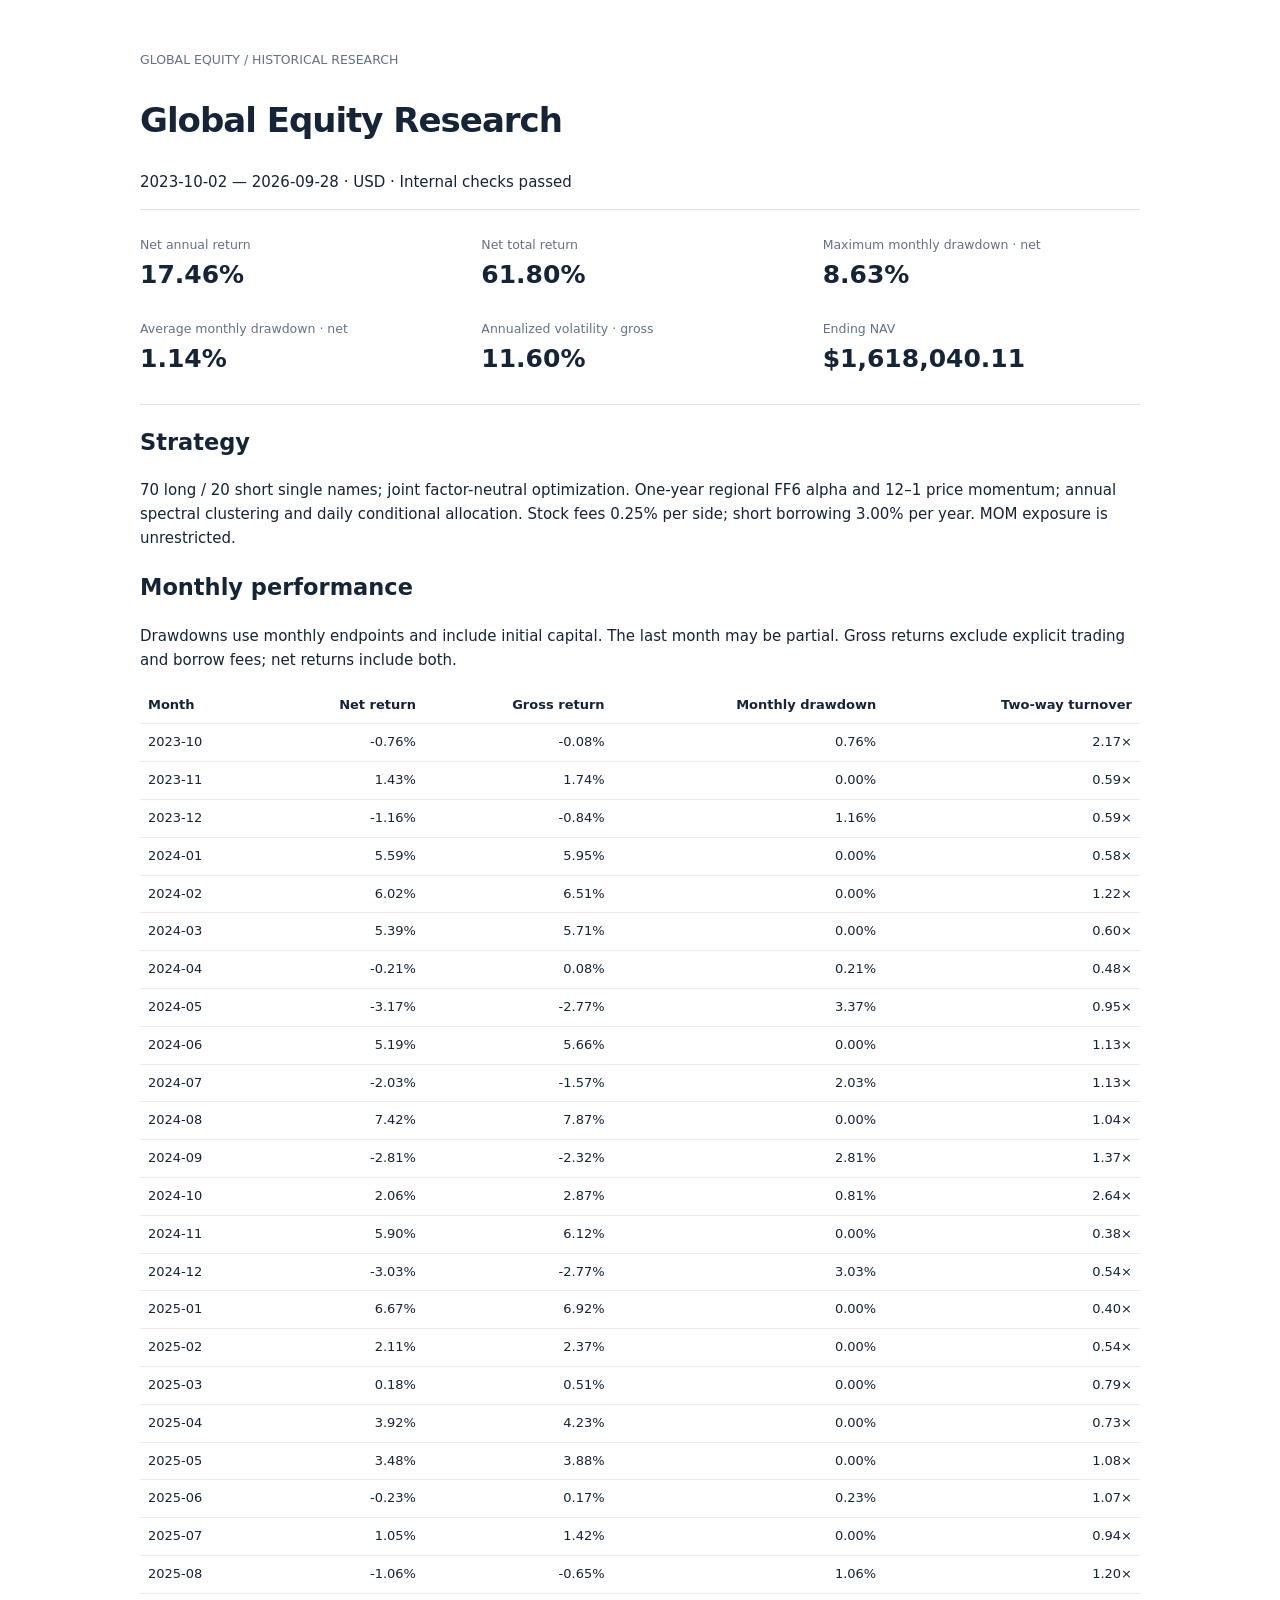
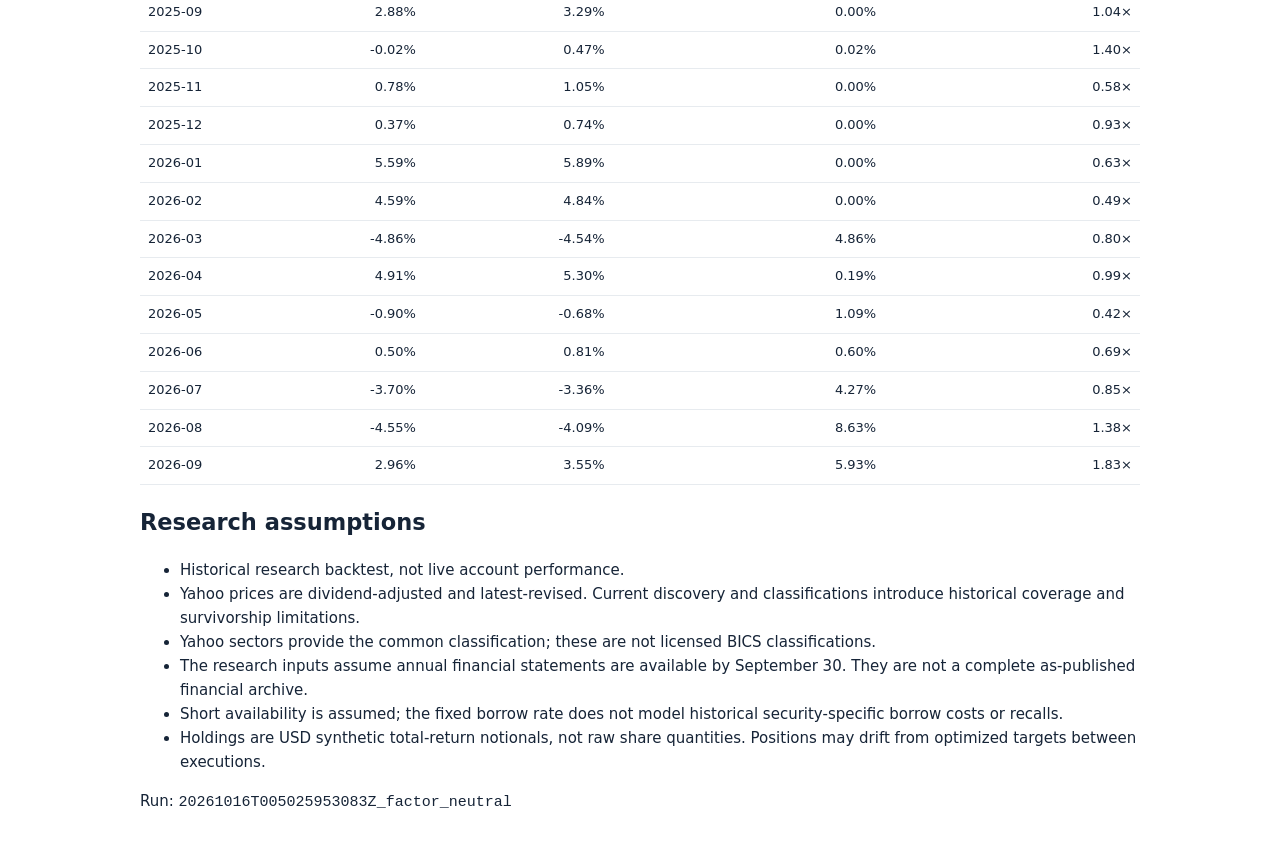
==== files/backtest_report.html @ 55c3841a "Publish audited backtest 20261016T005025953083Z_factor_neutral" ====
<!doctype html><html lang="en"><meta charset="utf-8"><meta name="viewport" content="width=device-width, initial-scale=1">
<title>Global Equity Research · Backtest report</title><style>
body{font:15px/1.6 system-ui,sans-serif;color:#162437;max-width:1000px;margin:50px auto;padding:0 24px}
h1{font-size:34px;letter-spacing:-1px}small{display:block;color:#657184}strong{font-size:25px}
.metrics{display:grid;grid-template-columns:repeat(3,1fr);gap:24px;padding:25px 0;border-block:1px solid #dce3e9}
table{width:100%;border-collapse:collapse;font-size:13px}th,td{padding:8px;text-align:right;border-bottom:1px solid #e7ebef}th:first-child,td:first-child{text-align:left}
code{overflow-wrap:anywhere}@media print{body{margin:10mm;font-size:11px}.metrics{break-inside:avoid}}@media(max-width:600px){.metrics{grid-template-columns:repeat(2,1fr)}}
</style><body><small>GLOBAL EQUITY / HISTORICAL RESEARCH</small><h1>Global Equity Research</h1>
<p>2023-10-02 — 2026-09-28 · USD · Internal checks passed</p>
<div class="metrics"><div><small>Net annual return</small><strong>17.46%</strong></div><div><small>Net total return</small><strong>61.80%</strong></div><div><small>Maximum monthly drawdown · net</small><strong>8.63%</strong></div><div><small>Average monthly drawdown · net</small><strong>1.14%</strong></div><div><small>Annualized volatility · gross</small><strong>11.60%</strong></div><div><small>Ending NAV</small><strong>$1,618,040.11</strong></div></div><h2>Strategy</h2><p>70 long / 20 short single names; joint factor-neutral optimization.
One-year regional FF6 alpha and 12–1 price momentum; annual spectral clustering and daily conditional allocation.
Stock fees 0.25% per side; short borrowing 3.00% per year. MOM exposure is unrestricted.</p>
<h2>Monthly performance</h2><p>Drawdowns use monthly endpoints and include initial capital. The last month may be partial. Gross returns exclude explicit trading and borrow fees; net returns include both.</p>
<table><thead><tr><th>Month</th><th>Net return</th><th>Gross return</th><th>Monthly drawdown</th><th>Two-way turnover</th></tr></thead><tbody><tr><td>2023-10</td><td>-0.76%</td><td>-0.08%</td><td>0.76%</td><td>2.17×</td></tr><tr><td>2023-11</td><td>1.43%</td><td>1.74%</td><td>0.00%</td><td>0.59×</td></tr><tr><td>2023-12</td><td>-1.16%</td><td>-0.84%</td><td>1.16%</td><td>0.59×</td></tr><tr><td>2024-01</td><td>5.59%</td><td>5.95%</td><td>0.00%</td><td>0.58×</td></tr><tr><td>2024-02</td><td>6.02%</td><td>6.51%</td><td>0.00%</td><td>1.22×</td></tr><tr><td>2024-03</td><td>5.39%</td><td>5.71%</td><td>0.00%</td><td>0.60×</td></tr><tr><td>2024-04</td><td>-0.21%</td><td>0.08%</td><td>0.21%</td><td>0.48×</td></tr><tr><td>2024-05</td><td>-3.17%</td><td>-2.77%</td><td>3.37%</td><td>0.95×</td></tr><tr><td>2024-06</td><td>5.19%</td><td>5.66%</td><td>0.00%</td><td>1.13×</td></tr><tr><td>2024-07</td><td>-2.03%</td><td>-1.57%</td><td>2.03%</td><td>1.13×</td></tr><tr><td>2024-08</td><td>7.42%</td><td>7.87%</td><td>0.00%</td><td>1.04×</td></tr><tr><td>2024-09</td><td>-2.81%</td><td>-2.32%</td><td>2.81%</td><td>1.37×</td></tr><tr><td>2024-10</td><td>2.06%</td><td>2.87%</td><td>0.81%</td><td>2.64×</td></tr><tr><td>2024-11</td><td>5.90%</td><td>6.12%</td><td>0.00%</td><td>0.38×</td></tr><tr><td>2024-12</td><td>-3.03%</td><td>-2.77%</td><td>3.03%</td><td>0.54×</td></tr><tr><td>2025-01</td><td>6.67%</td><td>6.92%</td><td>0.00%</td><td>0.40×</td></tr><tr><td>2025-02</td><td>2.11%</td><td>2.37%</td><td>0.00%</td><td>0.54×</td></tr><tr><td>2025-03</td><td>0.18%</td><td>0.51%</td><td>0.00%</td><td>0.79×</td></tr><tr><td>2025-04</td><td>3.92%</td><td>4.23%</td><td>0.00%</td><td>0.73×</td></tr><tr><td>2025-05</td><td>3.48%</td><td>3.88%</td><td>0.00%</td><td>1.08×</td></tr><tr><td>2025-06</td><td>-0.23%</td><td>0.17%</td><td>0.23%</td><td>1.07×</td></tr><tr><td>2025-07</td><td>1.05%</td><td>1.42%</td><td>0.00%</td><td>0.94×</td></tr><tr><td>2025-08</td><td>-1.06%</td><td>-0.65%</td><td>1.06%</td><td>1.20×</td></tr><tr><td>2025-09</td><td>2.88%</td><td>3.29%</td><td>0.00%</td><td>1.04×</td></tr><tr><td>2025-10</td><td>-0.02%</td><td>0.47%</td><td>0.02%</td><td>1.40×</td></tr><tr><td>2025-11</td><td>0.78%</td><td>1.05%</td><td>0.00%</td><td>0.58×</td></tr><tr><td>2025-12</td><td>0.37%</td><td>0.74%</td><td>0.00%</td><td>0.93×</td></tr><tr><td>2026-01</td><td>5.59%</td><td>5.89%</td><td>0.00%</td><td>0.63×</td></tr><tr><td>2026-02</td><td>4.59%</td><td>4.84%</td><td>0.00%</td><td>0.49×</td></tr><tr><td>2026-03</td><td>-4.86%</td><td>-4.54%</td><td>4.86%</td><td>0.80×</td></tr><tr><td>2026-04</td><td>4.91%</td><td>5.30%</td><td>0.19%</td><td>0.99×</td></tr><tr><td>2026-05</td><td>-0.90%</td><td>-0.68%</td><td>1.09%</td><td>0.42×</td></tr><tr><td>2026-06</td><td>0.50%</td><td>0.81%</td><td>0.60%</td><td>0.69×</td></tr><tr><td>2026-07</td><td>-3.70%</td><td>-3.36%</td><td>4.27%</td><td>0.85×</td></tr><tr><td>2026-08</td><td>-4.55%</td><td>-4.09%</td><td>8.63%</td><td>1.38×</td></tr><tr><td>2026-09</td><td>2.96%</td><td>3.55%</td><td>5.93%</td><td>1.83×</td></tr></tbody></table>
<h2>Research assumptions</h2><ul><li>Historical research backtest, not live account performance.</li><li>Yahoo prices are dividend-adjusted and latest-revised. Current discovery and classifications introduce historical coverage and survivorship limitations.</li><li>Yahoo sectors provide the common classification; these are not licensed BICS classifications.</li><li>The research inputs assume annual financial statements are available by September 30. They are not a complete as-published financial archive.</li><li>Short availability is assumed; the fixed borrow rate does not model historical security-specific borrow costs or recalls.</li><li>Holdings are USD synthetic total-return notionals, not raw share quantities. Positions may drift from optimized targets between executions.</li></ul><p>Run: <code>20261016T005025953083Z_factor_neutral</code></p></body></html>
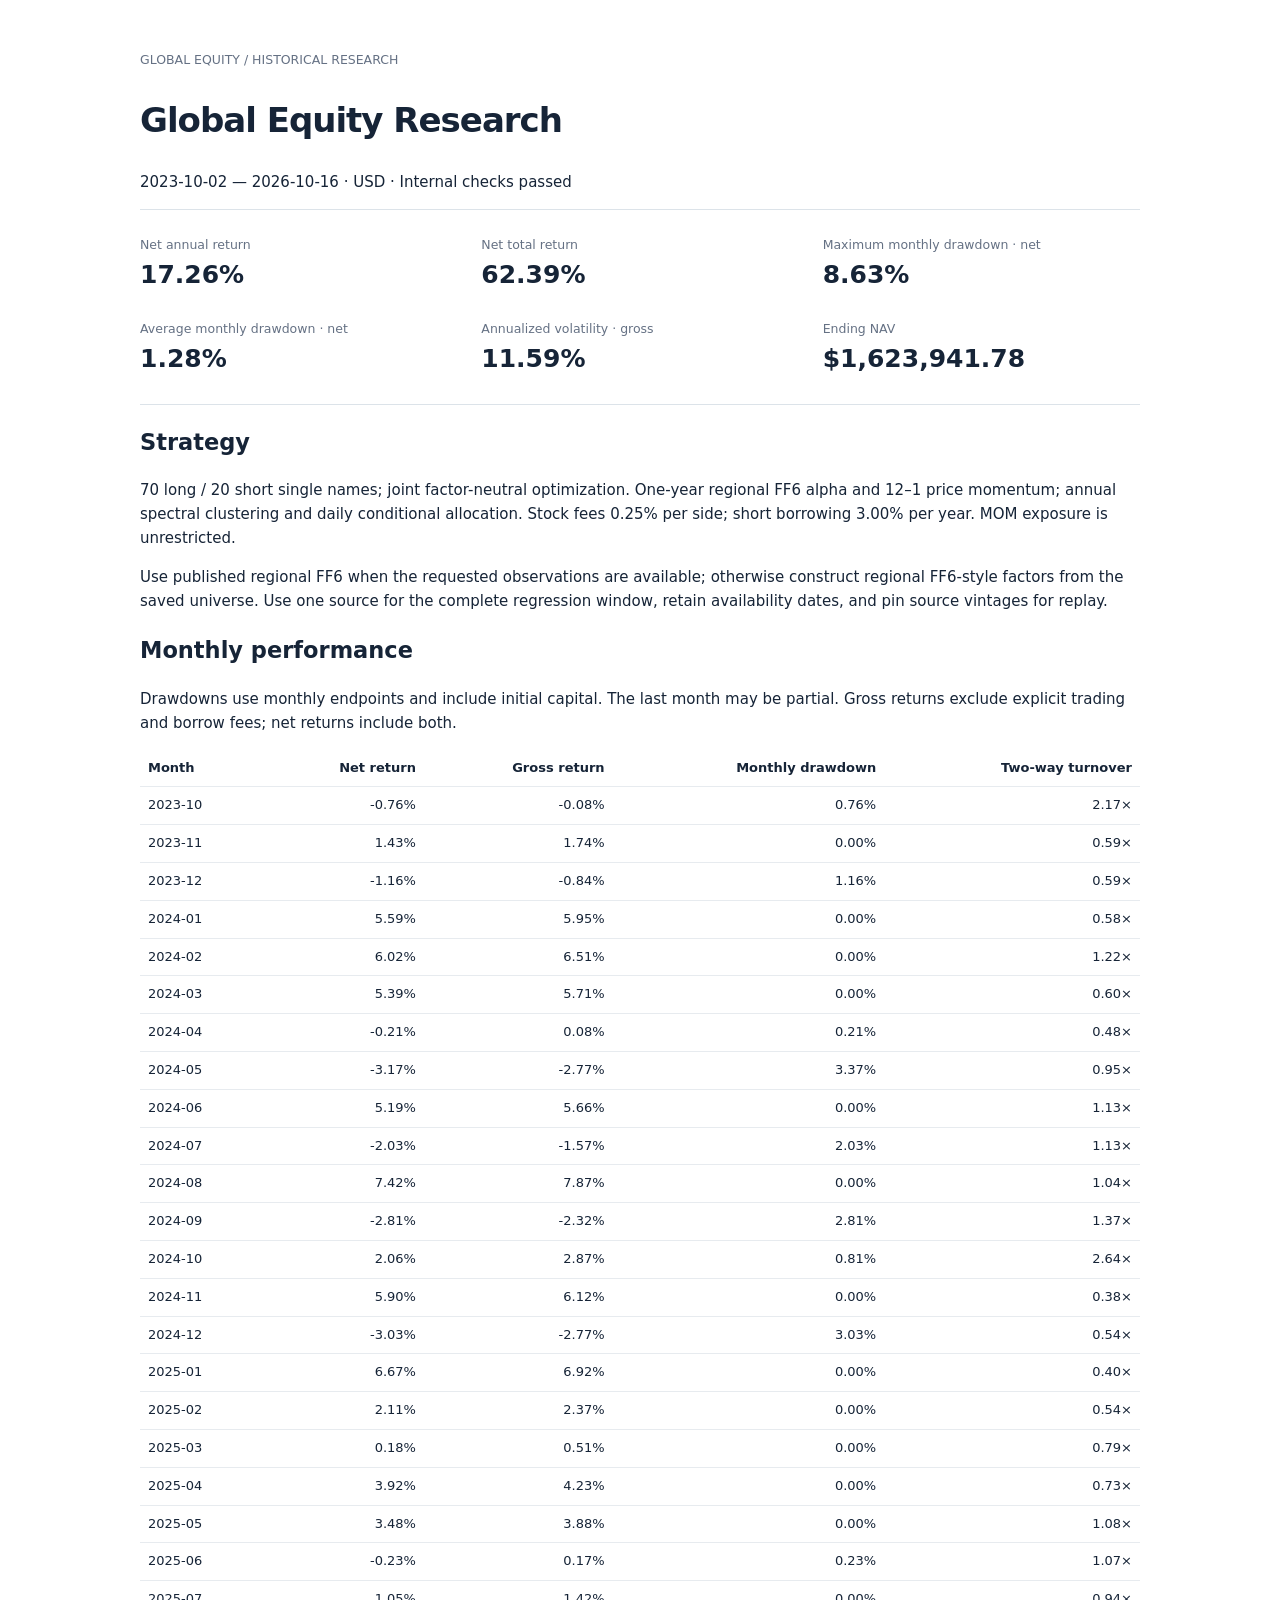
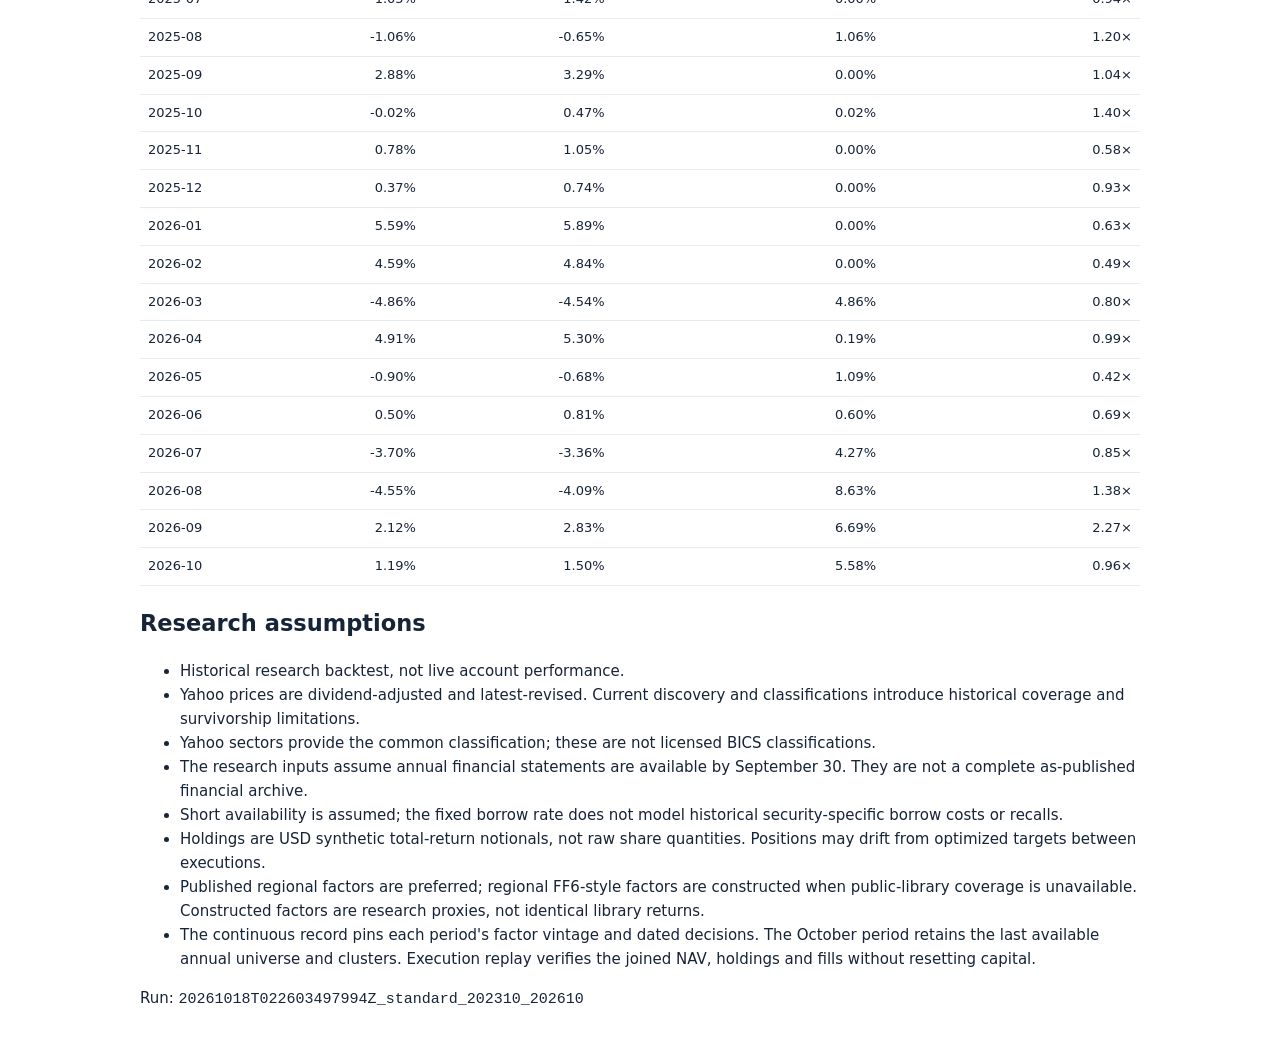
==== commit 58f1259e: "Publish audited backtest 20261018T022603497994Z_standard_202310_202610" ====
--- a/files/backtest_report.html
+++ b/files/backtest_report.html
@@ -6,10 +6,11 @@
 table{width:100%;border-collapse:collapse;font-size:13px}th,td{padding:8px;text-align:right;border-bottom:1px solid #e7ebef}th:first-child,td:first-child{text-align:left}
 code{overflow-wrap:anywhere}@media print{body{margin:10mm;font-size:11px}.metrics{break-inside:avoid}}@media(max-width:600px){.metrics{grid-template-columns:repeat(2,1fr)}}
 </style><body><small>GLOBAL EQUITY / HISTORICAL RESEARCH</small><h1>Global Equity Research</h1>
-<p>2023-10-02 — 2026-09-28 · USD · Internal checks passed</p>
-<div class="metrics"><div><small>Net annual return</small><strong>17.46%</strong></div><div><small>Net total return</small><strong>61.80%</strong></div><div><small>Maximum monthly drawdown · net</small><strong>8.63%</strong></div><div><small>Average monthly drawdown · net</small><strong>1.14%</strong></div><div><small>Annualized volatility · gross</small><strong>11.60%</strong></div><div><small>Ending NAV</small><strong>$1,618,040.11</strong></div></div><h2>Strategy</h2><p>70 long / 20 short single names; joint factor-neutral optimization.
+<p>2023-10-02 — 2026-10-16 · USD · Internal checks passed</p>
+<div class="metrics"><div><small>Net annual return</small><strong>17.26%</strong></div><div><small>Net total return</small><strong>62.39%</strong></div><div><small>Maximum monthly drawdown · net</small><strong>8.63%</strong></div><div><small>Average monthly drawdown · net</small><strong>1.28%</strong></div><div><small>Annualized volatility · gross</small><strong>11.59%</strong></div><div><small>Ending NAV</small><strong>$1,623,941.78</strong></div></div><h2>Strategy</h2><p>70 long / 20 short single names; joint factor-neutral optimization.
 One-year regional FF6 alpha and 12–1 price momentum; annual spectral clustering and daily conditional allocation.
 Stock fees 0.25% per side; short borrowing 3.00% per year. MOM exposure is unrestricted.</p>
+<p>Use published regional FF6 when the requested observations are available; otherwise construct regional FF6-style factors from the saved universe. Use one source for the complete regression window, retain availability dates, and pin source vintages for replay.</p>
 <h2>Monthly performance</h2><p>Drawdowns use monthly endpoints and include initial capital. The last month may be partial. Gross returns exclude explicit trading and borrow fees; net returns include both.</p>
-<table><thead><tr><th>Month</th><th>Net return</th><th>Gross return</th><th>Monthly drawdown</th><th>Two-way turnover</th></tr></thead><tbody><tr><td>2023-10</td><td>-0.76%</td><td>-0.08%</td><td>0.76%</td><td>2.17×</td></tr><tr><td>2023-11</td><td>1.43%</td><td>1.74%</td><td>0.00%</td><td>0.59×</td></tr><tr><td>2023-12</td><td>-1.16%</td><td>-0.84%</td><td>1.16%</td><td>0.59×</td></tr><tr><td>2024-01</td><td>5.59%</td><td>5.95%</td><td>0.00%</td><td>0.58×</td></tr><tr><td>2024-02</td><td>6.02%</td><td>6.51%</td><td>0.00%</td><td>1.22×</td></tr><tr><td>2024-03</td><td>5.39%</td><td>5.71%</td><td>0.00%</td><td>0.60×</td></tr><tr><td>2024-04</td><td>-0.21%</td><td>0.08%</td><td>0.21%</td><td>0.48×</td></tr><tr><td>2024-05</td><td>-3.17%</td><td>-2.77%</td><td>3.37%</td><td>0.95×</td></tr><tr><td>2024-06</td><td>5.19%</td><td>5.66%</td><td>0.00%</td><td>1.13×</td></tr><tr><td>2024-07</td><td>-2.03%</td><td>-1.57%</td><td>2.03%</td><td>1.13×</td></tr><tr><td>2024-08</td><td>7.42%</td><td>7.87%</td><td>0.00%</td><td>1.04×</td></tr><tr><td>2024-09</td><td>-2.81%</td><td>-2.32%</td><td>2.81%</td><td>1.37×</td></tr><tr><td>2024-10</td><td>2.06%</td><td>2.87%</td><td>0.81%</td><td>2.64×</td></tr><tr><td>2024-11</td><td>5.90%</td><td>6.12%</td><td>0.00%</td><td>0.38×</td></tr><tr><td>2024-12</td><td>-3.03%</td><td>-2.77%</td><td>3.03%</td><td>0.54×</td></tr><tr><td>2025-01</td><td>6.67%</td><td>6.92%</td><td>0.00%</td><td>0.40×</td></tr><tr><td>2025-02</td><td>2.11%</td><td>2.37%</td><td>0.00%</td><td>0.54×</td></tr><tr><td>2025-03</td><td>0.18%</td><td>0.51%</td><td>0.00%</td><td>0.79×</td></tr><tr><td>2025-04</td><td>3.92%</td><td>4.23%</td><td>0.00%</td><td>0.73×</td></tr><tr><td>2025-05</td><td>3.48%</td><td>3.88%</td><td>0.00%</td><td>1.08×</td></tr><tr><td>2025-06</td><td>-0.23%</td><td>0.17%</td><td>0.23%</td><td>1.07×</td></tr><tr><td>2025-07</td><td>1.05%</td><td>1.42%</td><td>0.00%</td><td>0.94×</td></tr><tr><td>2025-08</td><td>-1.06%</td><td>-0.65%</td><td>1.06%</td><td>1.20×</td></tr><tr><td>2025-09</td><td>2.88%</td><td>3.29%</td><td>0.00%</td><td>1.04×</td></tr><tr><td>2025-10</td><td>-0.02%</td><td>0.47%</td><td>0.02%</td><td>1.40×</td></tr><tr><td>2025-11</td><td>0.78%</td><td>1.05%</td><td>0.00%</td><td>0.58×</td></tr><tr><td>2025-12</td><td>0.37%</td><td>0.74%</td><td>0.00%</td><td>0.93×</td></tr><tr><td>2026-01</td><td>5.59%</td><td>5.89%</td><td>0.00%</td><td>0.63×</td></tr><tr><td>2026-02</td><td>4.59%</td><td>4.84%</td><td>0.00%</td><td>0.49×</td></tr><tr><td>2026-03</td><td>-4.86%</td><td>-4.54%</td><td>4.86%</td><td>0.80×</td></tr><tr><td>2026-04</td><td>4.91%</td><td>5.30%</td><td>0.19%</td><td>0.99×</td></tr><tr><td>2026-05</td><td>-0.90%</td><td>-0.68%</td><td>1.09%</td><td>0.42×</td></tr><tr><td>2026-06</td><td>0.50%</td><td>0.81%</td><td>0.60%</td><td>0.69×</td></tr><tr><td>2026-07</td><td>-3.70%</td><td>-3.36%</td><td>4.27%</td><td>0.85×</td></tr><tr><td>2026-08</td><td>-4.55%</td><td>-4.09%</td><td>8.63%</td><td>1.38×</td></tr><tr><td>2026-09</td><td>2.96%</td><td>3.55%</td><td>5.93%</td><td>1.83×</td></tr></tbody></table>
-<h2>Research assumptions</h2><ul><li>Historical research backtest, not live account performance.</li><li>Yahoo prices are dividend-adjusted and latest-revised. Current discovery and classifications introduce historical coverage and survivorship limitations.</li><li>Yahoo sectors provide the common classification; these are not licensed BICS classifications.</li><li>The research inputs assume annual financial statements are available by September 30. They are not a complete as-published financial archive.</li><li>Short availability is assumed; the fixed borrow rate does not model historical security-specific borrow costs or recalls.</li><li>Holdings are USD synthetic total-return notionals, not raw share quantities. Positions may drift from optimized targets between executions.</li></ul><p>Run: <code>20261016T005025953083Z_factor_neutral</code></p></body></html>+<table><thead><tr><th>Month</th><th>Net return</th><th>Gross return</th><th>Monthly drawdown</th><th>Two-way turnover</th></tr></thead><tbody><tr><td>2023-10</td><td>-0.76%</td><td>-0.08%</td><td>0.76%</td><td>2.17×</td></tr><tr><td>2023-11</td><td>1.43%</td><td>1.74%</td><td>0.00%</td><td>0.59×</td></tr><tr><td>2023-12</td><td>-1.16%</td><td>-0.84%</td><td>1.16%</td><td>0.59×</td></tr><tr><td>2024-01</td><td>5.59%</td><td>5.95%</td><td>0.00%</td><td>0.58×</td></tr><tr><td>2024-02</td><td>6.02%</td><td>6.51%</td><td>0.00%</td><td>1.22×</td></tr><tr><td>2024-03</td><td>5.39%</td><td>5.71%</td><td>0.00%</td><td>0.60×</td></tr><tr><td>2024-04</td><td>-0.21%</td><td>0.08%</td><td>0.21%</td><td>0.48×</td></tr><tr><td>2024-05</td><td>-3.17%</td><td>-2.77%</td><td>3.37%</td><td>0.95×</td></tr><tr><td>2024-06</td><td>5.19%</td><td>5.66%</td><td>0.00%</td><td>1.13×</td></tr><tr><td>2024-07</td><td>-2.03%</td><td>-1.57%</td><td>2.03%</td><td>1.13×</td></tr><tr><td>2024-08</td><td>7.42%</td><td>7.87%</td><td>0.00%</td><td>1.04×</td></tr><tr><td>2024-09</td><td>-2.81%</td><td>-2.32%</td><td>2.81%</td><td>1.37×</td></tr><tr><td>2024-10</td><td>2.06%</td><td>2.87%</td><td>0.81%</td><td>2.64×</td></tr><tr><td>2024-11</td><td>5.90%</td><td>6.12%</td><td>0.00%</td><td>0.38×</td></tr><tr><td>2024-12</td><td>-3.03%</td><td>-2.77%</td><td>3.03%</td><td>0.54×</td></tr><tr><td>2025-01</td><td>6.67%</td><td>6.92%</td><td>0.00%</td><td>0.40×</td></tr><tr><td>2025-02</td><td>2.11%</td><td>2.37%</td><td>0.00%</td><td>0.54×</td></tr><tr><td>2025-03</td><td>0.18%</td><td>0.51%</td><td>0.00%</td><td>0.79×</td></tr><tr><td>2025-04</td><td>3.92%</td><td>4.23%</td><td>0.00%</td><td>0.73×</td></tr><tr><td>2025-05</td><td>3.48%</td><td>3.88%</td><td>0.00%</td><td>1.08×</td></tr><tr><td>2025-06</td><td>-0.23%</td><td>0.17%</td><td>0.23%</td><td>1.07×</td></tr><tr><td>2025-07</td><td>1.05%</td><td>1.42%</td><td>0.00%</td><td>0.94×</td></tr><tr><td>2025-08</td><td>-1.06%</td><td>-0.65%</td><td>1.06%</td><td>1.20×</td></tr><tr><td>2025-09</td><td>2.88%</td><td>3.29%</td><td>0.00%</td><td>1.04×</td></tr><tr><td>2025-10</td><td>-0.02%</td><td>0.47%</td><td>0.02%</td><td>1.40×</td></tr><tr><td>2025-11</td><td>0.78%</td><td>1.05%</td><td>0.00%</td><td>0.58×</td></tr><tr><td>2025-12</td><td>0.37%</td><td>0.74%</td><td>0.00%</td><td>0.93×</td></tr><tr><td>2026-01</td><td>5.59%</td><td>5.89%</td><td>0.00%</td><td>0.63×</td></tr><tr><td>2026-02</td><td>4.59%</td><td>4.84%</td><td>0.00%</td><td>0.49×</td></tr><tr><td>2026-03</td><td>-4.86%</td><td>-4.54%</td><td>4.86%</td><td>0.80×</td></tr><tr><td>2026-04</td><td>4.91%</td><td>5.30%</td><td>0.19%</td><td>0.99×</td></tr><tr><td>2026-05</td><td>-0.90%</td><td>-0.68%</td><td>1.09%</td><td>0.42×</td></tr><tr><td>2026-06</td><td>0.50%</td><td>0.81%</td><td>0.60%</td><td>0.69×</td></tr><tr><td>2026-07</td><td>-3.70%</td><td>-3.36%</td><td>4.27%</td><td>0.85×</td></tr><tr><td>2026-08</td><td>-4.55%</td><td>-4.09%</td><td>8.63%</td><td>1.38×</td></tr><tr><td>2026-09</td><td>2.12%</td><td>2.83%</td><td>6.69%</td><td>2.27×</td></tr><tr><td>2026-10</td><td>1.19%</td><td>1.50%</td><td>5.58%</td><td>0.96×</td></tr></tbody></table>
+<h2>Research assumptions</h2><ul><li>Historical research backtest, not live account performance.</li><li>Yahoo prices are dividend-adjusted and latest-revised. Current discovery and classifications introduce historical coverage and survivorship limitations.</li><li>Yahoo sectors provide the common classification; these are not licensed BICS classifications.</li><li>The research inputs assume annual financial statements are available by September 30. They are not a complete as-published financial archive.</li><li>Short availability is assumed; the fixed borrow rate does not model historical security-specific borrow costs or recalls.</li><li>Holdings are USD synthetic total-return notionals, not raw share quantities. Positions may drift from optimized targets between executions.</li><li>Published regional factors are preferred; regional FF6-style factors are constructed when public-library coverage is unavailable. Constructed factors are research proxies, not identical library returns.</li><li>The continuous record pins each period&#x27;s factor vintage and dated decisions. The October period retains the last available annual universe and clusters. Execution replay verifies the joined NAV, holdings and fills without resetting capital.</li></ul><p>Run: <code>20261018T022603497994Z_standard_202310_202610</code></p></body></html>
